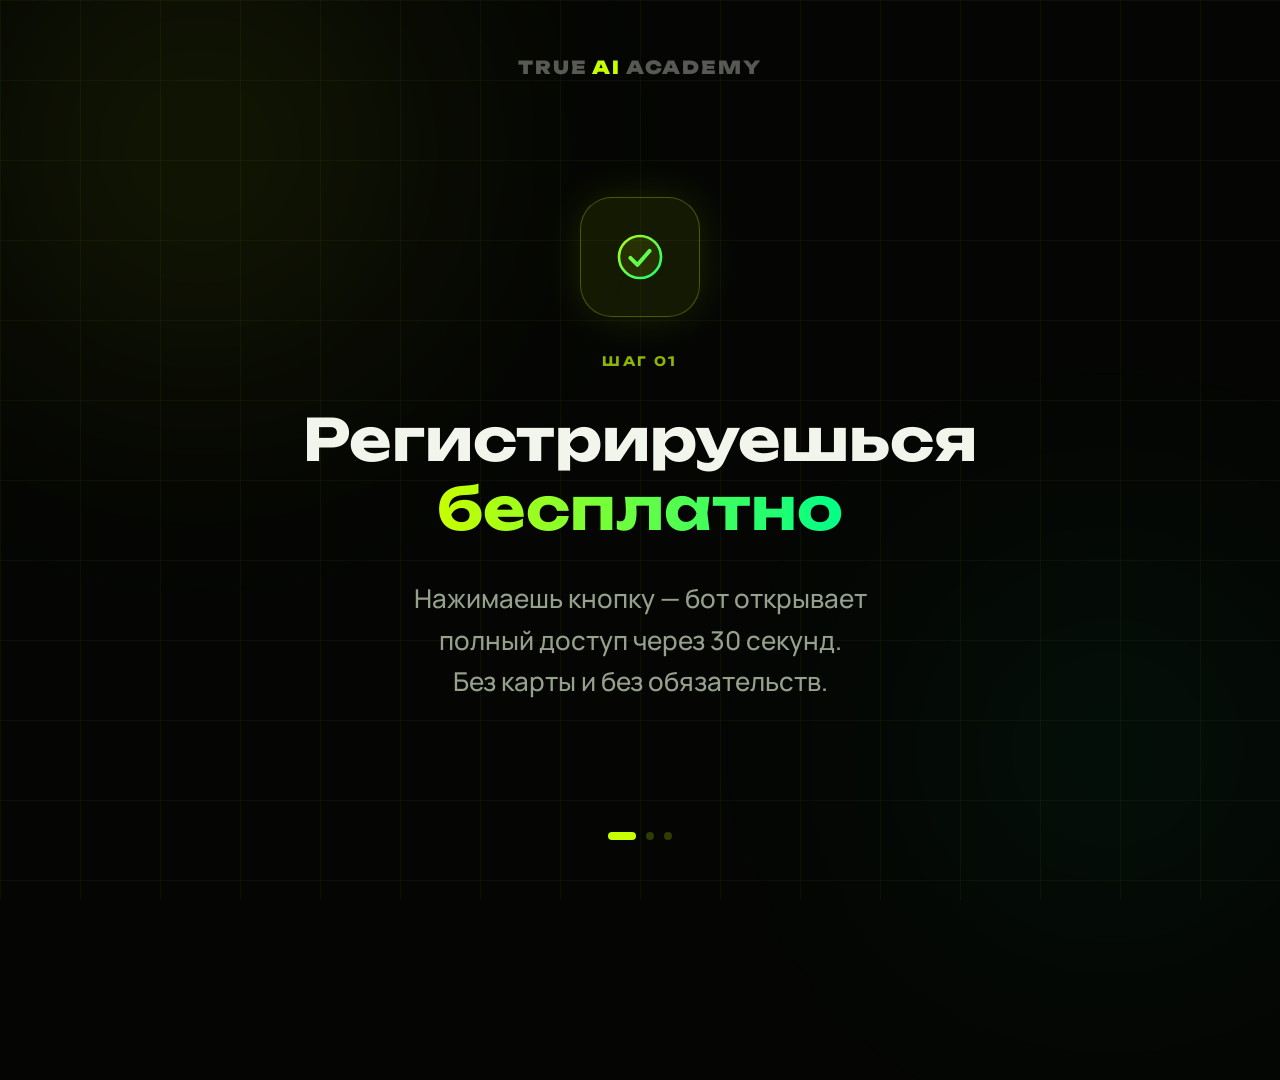
==== motion/steps.html @ 87c31ebe "feat: bottom bar CTA fix, motion preview iframe in steps, autoplay loop" ====
<!doctype html>
<html lang="ru">
<head>
  <meta charset="UTF-8" />
  <meta name="viewport" content="width=1080, height=1080" />
  <title>TRUE AI ACADEMY — 3 шага</title>
  <script src="https://cdn.jsdelivr.net/npm/gsap@3.12.5/dist/gsap.min.js"></script>
  <link rel="preconnect" href="https://fonts.googleapis.com" />
  <link rel="preconnect" href="https://fonts.gstatic.com" crossorigin />
  <link href="https://fonts.googleapis.com/css2?family=Unbounded:wght@700;900&family=Manrope:wght@500;700&display=block" rel="stylesheet" />
  <style>
    *, *::before, *::after { box-sizing: border-box; margin: 0; padding: 0; }
    html, body { width: 1080px; height: 1080px; overflow: hidden; background: #050604; font-family: 'Manrope', sans-serif; }

    .grid {
      position: absolute; inset: 0;
      background-image: linear-gradient(rgba(200,255,0,.04) 1px, transparent 1px), linear-gradient(90deg, rgba(200,255,0,.04) 1px, transparent 1px);
      background-size: 80px 80px;
    }
    .blob { position: absolute; border-radius: 50%; filter: blur(130px); pointer-events: none; }
    .blob-1 { width: 600px; height: 600px; top: -150px; left: -100px; background: radial-gradient(circle, rgba(200,255,0,.13), transparent 70%); }
    .blob-2 { width: 500px; height: 500px; bottom: -100px; right: -80px; background: radial-gradient(circle, rgba(0,255,136,.09), transparent 70%); }

    .logo {
      position: absolute; top: 56px; left: 0; right: 0; text-align: center;
      font-family: 'Unbounded', sans-serif; font-size: 18px; font-weight: 900;
      color: rgba(242,245,236,.35); letter-spacing: .1em;
    }
    .logo em { color: #C8FF00; font-style: normal; }

    .scene {
      position: absolute; inset: 0;
      display: flex; align-items: center; justify-content: center;
      opacity: 0;
    }
    .card {
      display: flex; flex-direction: column; align-items: center;
      gap: 36px; text-align: center; width: 900px;
    }

    .icon-wrap {
      width: 120px; height: 120px; border-radius: 32px;
      background: rgba(200,255,0,.08); border: 1.5px solid rgba(200,255,0,.28);
      display: flex; align-items: center; justify-content: center;
      box-shadow: 0 0 40px rgba(200,255,0,.12);
    }

    .step-tag {
      font-family: 'Unbounded', sans-serif; font-size: 13px; font-weight: 700;
      color: #C8FF00; letter-spacing: .18em; text-transform: uppercase; opacity: .7;
    }

    .label {
      font-family: 'Unbounded', sans-serif; font-size: 58px; font-weight: 700;
      line-height: 1.18; color: #F2F5EC;
    }
    .label em {
      font-style: normal;
      background: linear-gradient(90deg, #C8FF00 0%, #00FF88 100%);
      -webkit-background-clip: text; -webkit-text-fill-color: transparent; background-clip: text;
    }

    .sub { font-size: 26px; font-weight: 500; color: #97A28E; line-height: 1.6; max-width: 720px; }

    .dots {
      position: absolute; bottom: 60px; left: 0; right: 0;
      display: flex; justify-content: center; gap: 10px; align-items: center;
    }
    .dot { width: 8px; height: 8px; border-radius: 50%; background: rgba(200,255,0,.22); transition: all .3s; }
    .dot.on { background: #C8FF00; width: 28px; border-radius: 4px; }
  </style>
</head>
<body>
  <div class="grid"></div>
  <div class="blob blob-1"></div>
  <div class="blob blob-2"></div>
  <div class="logo">TRUE <em>AI</em> ACADEMY</div>

  <!-- SCENE 1 -->
  <div class="scene" id="s1">
    <div class="card">
      <div class="icon-wrap" id="i1">
        <svg width="56" height="56" viewBox="0 0 32 32" fill="none">
          <defs><linearGradient id="g1" x1="0" y1="0" x2="32" y2="32" gradientUnits="userSpaceOnUse"><stop stop-color="#C8FF00"/><stop offset="1" stop-color="#00FF88"/></linearGradient></defs>
          <circle cx="16" cy="16" r="12" stroke="url(#g1)" stroke-width="1.5" fill="rgba(200,255,0,.1)"/>
          <path d="M10.5 16.5l4 4 7-8" stroke="url(#g1)" stroke-width="2.2" stroke-linecap="round" stroke-linejoin="round"/>
        </svg>
      </div>
      <div class="step-tag" id="t1">Шаг 01</div>
      <div class="label" id="l1">Регистрируешься<br><em>бесплатно</em></div>
      <div class="sub" id="sb1">Нажимаешь кнопку — бот открывает<br>полный доступ через 30 секунд.<br>Без карты и без обязательств.</div>
    </div>
  </div>

  <!-- SCENE 2 -->
  <div class="scene" id="s2">
    <div class="card">
      <div class="icon-wrap" id="i2">
        <svg width="56" height="56" viewBox="0 0 32 32" fill="none">
          <defs><linearGradient id="g2" x1="4" y1="2" x2="28" y2="30" gradientUnits="userSpaceOnUse"><stop stop-color="#C8FF00"/><stop offset="1" stop-color="#00FF88"/></linearGradient></defs>
          <path d="M19 4L9 18h8l-2 10 13-14h-8L19 4z" fill="url(#g2)"/>
        </svg>
      </div>
      <div class="step-tag" id="t2">Шаг 02</div>
      <div class="label" id="l2">Практикуешь<br><em>30–40 мин</em> в день</div>
      <div class="sub" id="sb2">Пошаговые уроки с готовыми формулами.<br>Каждый вечер — конкретный результат.<br>Без сложных программ и кода.</div>
    </div>
  </div>

  <!-- SCENE 3 -->
  <div class="scene" id="s3">
    <div class="card">
      <div class="icon-wrap" id="i3">
        <svg width="56" height="56" viewBox="0 0 32 32" fill="none">
          <defs><linearGradient id="g3" x1="4" y1="28" x2="28" y2="4" gradientUnits="userSpaceOnUse"><stop stop-color="#C8FF00"/><stop offset="1" stop-color="#00FF88"/></linearGradient></defs>
          <rect x="4" y="18" width="5" height="9" rx="1.5" fill="url(#g3)" opacity=".45"/>
          <rect x="13.5" y="11" width="5" height="16" rx="1.5" fill="url(#g3)" opacity=".7"/>
          <rect x="23" y="5" width="5" height="22" rx="1.5" fill="url(#g3)"/>
          <circle cx="25.5" cy="5" r="3.5" fill="url(#g3)"/>
          <path d="M6.5 18L14 11l9-6" stroke="url(#g3)" stroke-width="1.4" stroke-linecap="round" stroke-dasharray="2 3" opacity=".6"/>
        </svg>
      </div>
      <div class="step-tag" id="t3">Шаг 03</div>
      <div class="label" id="l3">Берёшь<br><em>первые заказы</em></div>
      <div class="sub" id="sb3">На 7-й день — готовое портфолио<br>и пошаговый план первых заказов.<br>800–2 500 ₽ за каждый ролик.</div>
    </div>
  </div>

  <div class="dots">
    <div class="dot on" id="d1"></div>
    <div class="dot" id="d2"></div>
    <div class="dot" id="d3"></div>
  </div>

  <div id="root" data-composition-id="main" data-start="0" data-duration="9" data-width="1080" data-height="1080"></div>

  <script>
    window.__timelines = window.__timelines || {};
    const tl = gsap.timeline({ repeat: -1, repeatDelay: 0.5 });
    const ease = 'power3.out';

    // ── Scene 1 (0–3s) ──
    tl.to('#s1', { opacity: 1, duration: 0 }, 0)
      .from('#i1',  { scale: 0, opacity: 0, duration: .55, ease: 'back.out(2.2)' }, .1)
      .from('#t1',  { y: 16, opacity: 0, duration: .4, ease }, .4)
      .from('#l1',  { y: 44, opacity: 0, duration: .65, ease }, .52)
      .from('#sb1', { y: 24, opacity: 0, duration: .5,  ease }, .78)

    // ── Transition 1→2 ──
      .to('#s1',   { opacity: 0, y: -36, duration: .38, ease: 'power2.in' }, 2.7)
      .set('#d1',  { className: 'dot' }, 2.88)
      .set('#d2',  { className: 'dot on' }, 2.88)

    // ── Scene 2 (3–6s) ──
      .to('#s2',   { opacity: 1, duration: 0 }, 3.05)
      .from('#i2',  { scale: 0, opacity: 0, duration: .55, ease: 'back.out(2.2)' }, 3.15)
      .from('#t2',  { y: 16, opacity: 0, duration: .4, ease }, 3.45)
      .from('#l2',  { y: 44, opacity: 0, duration: .65, ease }, 3.57)
      .from('#sb2', { y: 24, opacity: 0, duration: .5,  ease }, 3.83)

    // ── Transition 2→3 ──
      .to('#s2',   { opacity: 0, y: -36, duration: .38, ease: 'power2.in' }, 5.7)
      .set('#d2',  { className: 'dot' }, 5.88)
      .set('#d3',  { className: 'dot on' }, 5.88)

    // ── Scene 3 (6–9s) ──
      .to('#s3',   { opacity: 1, duration: 0 }, 6.05)
      .from('#i3',  { scale: 0, opacity: 0, duration: .55, ease: 'back.out(2.2)' }, 6.15)
      .from('#t3',  { y: 16, opacity: 0, duration: .4, ease }, 6.45)
      .from('#l3',  { y: 44, opacity: 0, duration: .65, ease }, 6.57)
      .from('#sb3', { y: 24, opacity: 0, duration: .5,  ease }, 6.83)

    window.__timelines['main'] = tl;
  </script>
</body>
</html>
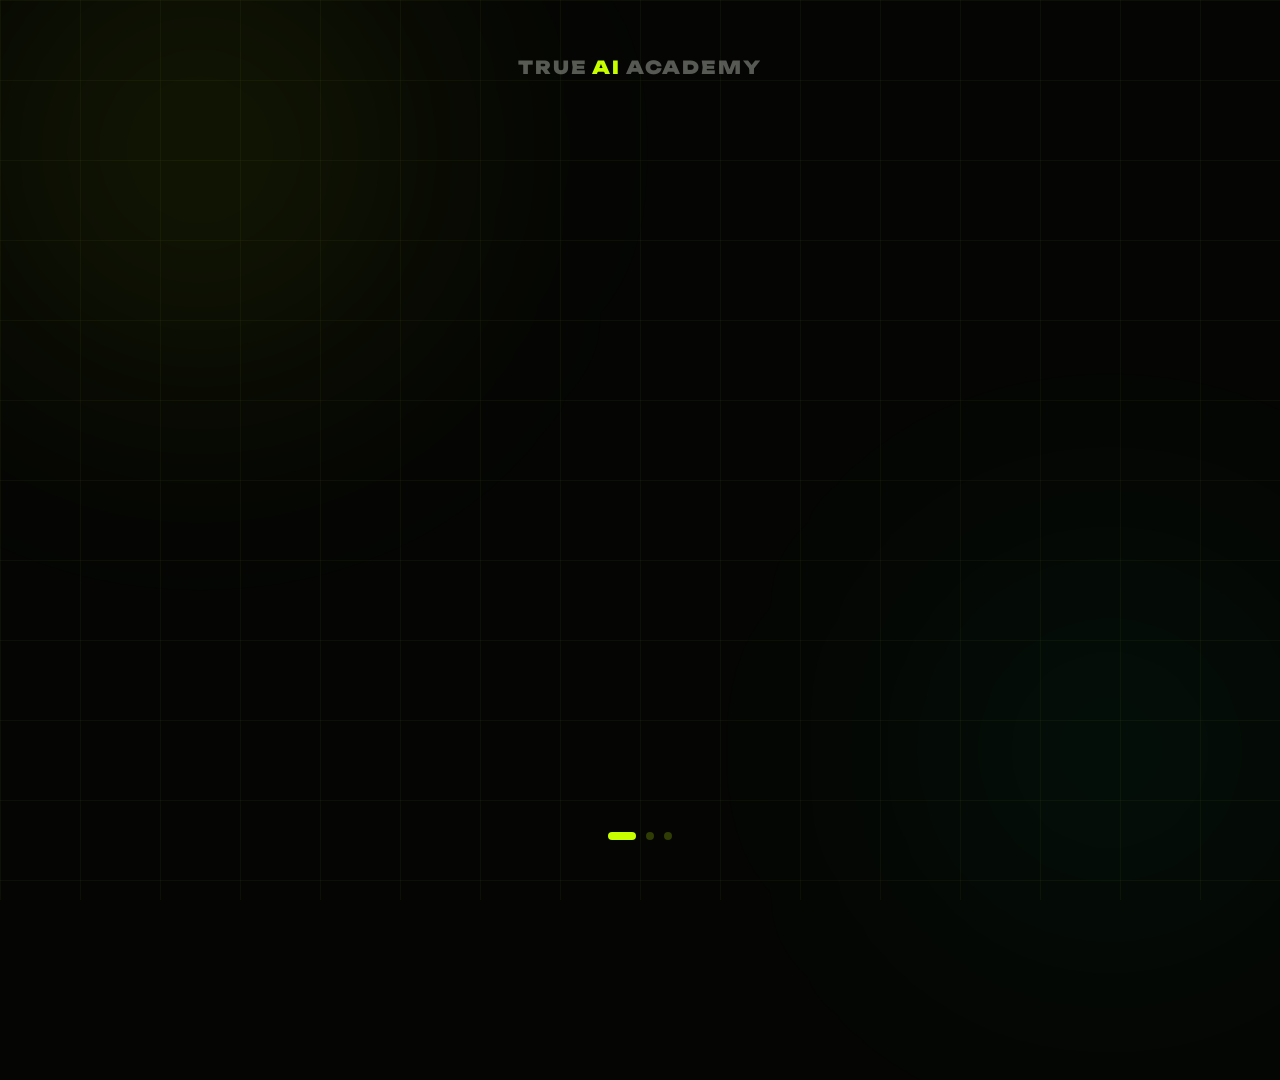
==== commit 6c023ba8: "feat: pain cards hero numbers + red tint, peek-cta popup, step icons gradient" ====
--- a/motion/steps.html
+++ b/motion/steps.html
@@ -136,7 +136,7 @@
 
   <script>
     window.__timelines = window.__timelines || {};
-    const tl = gsap.timeline({ repeat: -1, repeatDelay: 0.5 });
+    const tl = gsap.timeline({ paused: true });
     const ease = 'power3.out';
 
     // ── Scene 1 (0–3s) ──
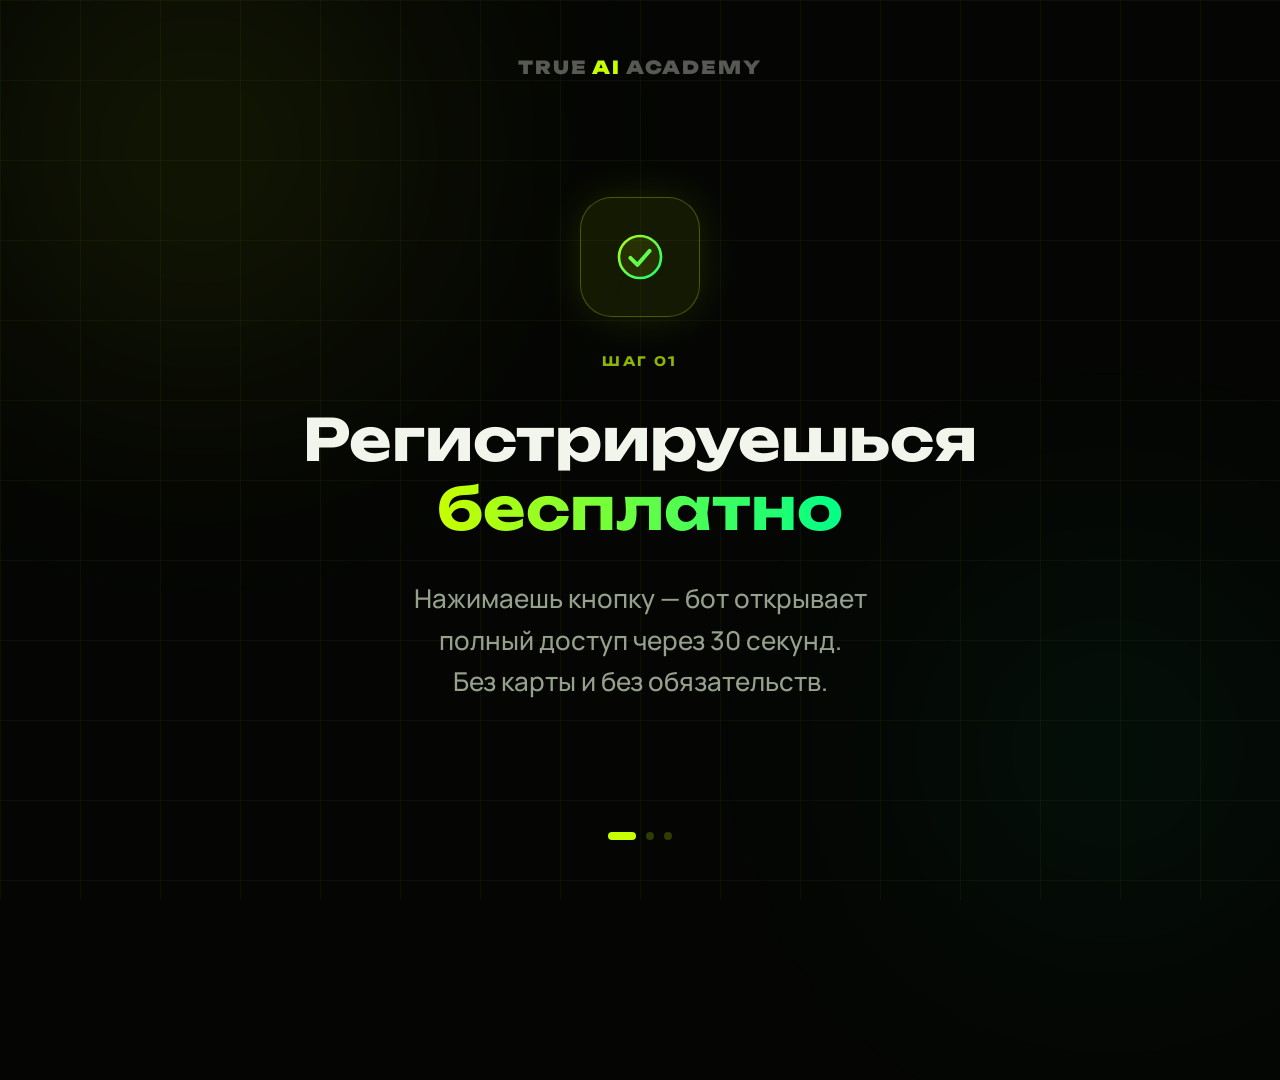
==== commit ca9d6b7f: "Revert "feat: перенести Telegram-бот в репо my-website (приложение academy-true на Amvera)" This rev" ====
--- a/motion/steps.html
+++ b/motion/steps.html
@@ -136,7 +136,7 @@
 
   <script>
     window.__timelines = window.__timelines || {};
-    const tl = gsap.timeline({ paused: true });
+    const tl = gsap.timeline({ repeat: -1, repeatDelay: 0.5 });
     const ease = 'power3.out';
 
     // ── Scene 1 (0–3s) ──
